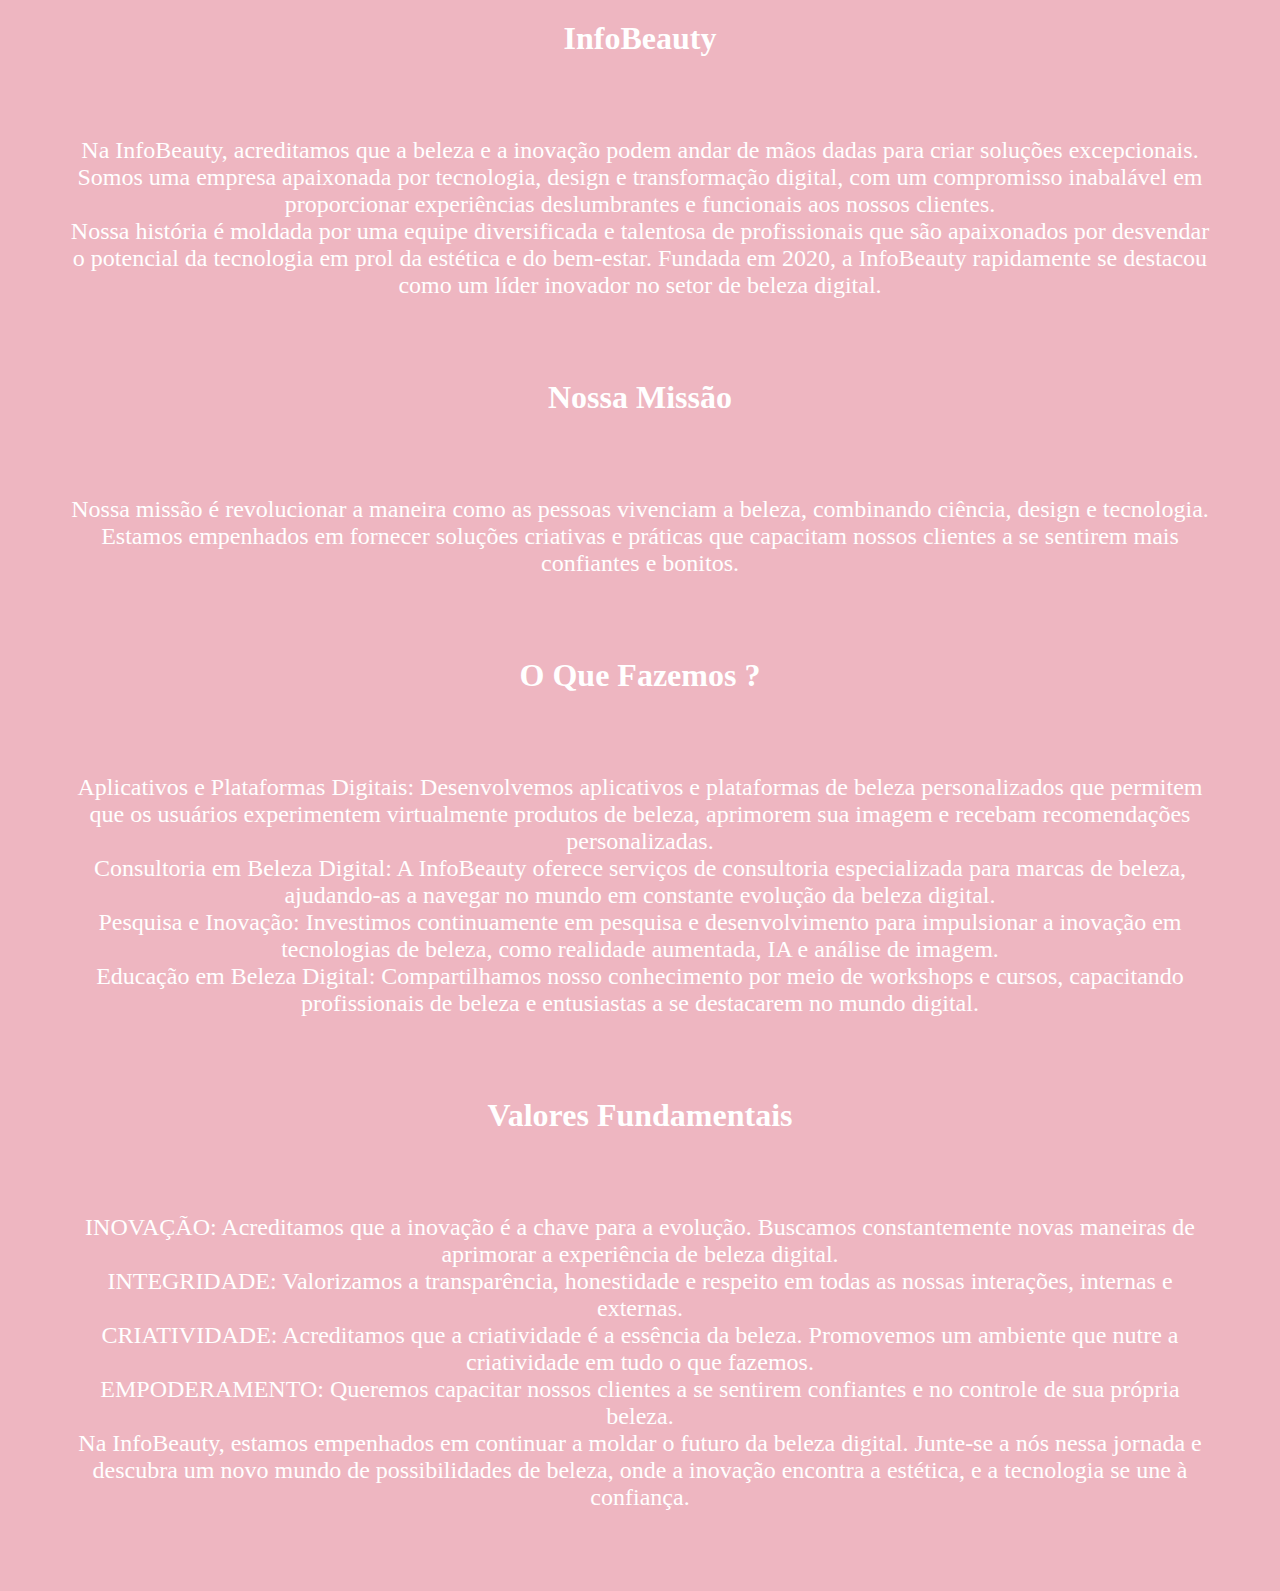
==== info.html @ 73f97293 "Add files via upload" ====
<!DOCTYPE html>
<html lang="en">
<head>
    <meta charset="UTF-8">
    <meta http-equiv="X-UA-Compatible" content="IE=edge">
    <meta name="viewport" content="width=device-width, initial-scale=1.0">
    <title>Quem Somos?</title>

<style>
        body{

            margin: 0px;
            background-color: #eeb6c1;
            background-size: 600% 600%;
            animation: degrade-animado 7s infinite alternate;
            

        }
@keyframes degrade-animado{
    0%{
        background-position: 0%;
    }
    100%{
        background-position-x: 100%;
    }
}
    p{
    text-align: center;
    font-size: x-large;
    font-family: 'Times New Roman', Times, serif;
    padding-top: 30px;
    padding-bottom: 30px;
    color: white;
    margin: 50px 70px 50px 70px;
    }
    h1{
        color: white;
        text-align: center;
        margin: 20px 0px 20px 0px;
    }
        

</style>

</head>
<body>
    
        <h1>InfoBeauty</h1>
             
        <p>Na InfoBeauty, acreditamos que a beleza e a inovação podem andar de mãos dadas para criar soluções excepcionais. Somos uma empresa apaixonada por tecnologia, design e transformação digital, com um compromisso inabalável em proporcionar experiências deslumbrantes e funcionais aos nossos clientes.<br>
        Nossa história é moldada por uma equipe diversificada e talentosa de profissionais que são apaixonados por desvendar o potencial da tecnologia em prol da estética e do bem-estar. Fundada em 2020, a InfoBeauty rapidamente se destacou como um líder inovador no setor de beleza digital. </p>
                
                <h1>Nossa Missão</h1>
        
        <p>Nossa missão é revolucionar a maneira como as pessoas vivenciam a beleza, combinando ciência, design e tecnologia. Estamos empenhados em fornecer soluções criativas e práticas que capacitam nossos clientes a se sentirem mais confiantes e bonitos.</p>
         
        <h1>O Que Fazemos ?</h1>
        
        <p>Aplicativos e Plataformas Digitais: Desenvolvemos aplicativos e plataformas de beleza personalizados que permitem que os usuários experimentem virtualmente produtos de beleza, aprimorem sua imagem e recebam recomendações personalizadas.
        <br>
         Consultoria em Beleza Digital: A InfoBeauty oferece serviços de consultoria especializada para marcas de beleza, ajudando-as a navegar no mundo em constante evolução da beleza digital.
        <br>
         Pesquisa e Inovação: Investimos continuamente em pesquisa e desenvolvimento para impulsionar a inovação em tecnologias de beleza, como realidade aumentada, IA e análise de imagem.
        <br>
         Educação em Beleza Digital: Compartilhamos nosso conhecimento por meio de workshops e cursos, capacitando profissionais de beleza e entusiastas a se destacarem no mundo digital.</p>
        
        <h1>Valores Fundamentais</h1>
        
        <p> INOVAÇÃO: Acreditamos que a inovação é a chave para a evolução. Buscamos constantemente novas maneiras de aprimorar a experiência de beleza digital.
        <br>
         INTEGRIDADE: Valorizamos a transparência, honestidade e respeito em todas as nossas interações, internas e externas.
        <br>
         CRIATIVIDADE: Acreditamos que a criatividade é a essência da beleza. Promovemos um ambiente que nutre a criatividade em tudo o que fazemos.
        <br>
         EMPODERAMENTO: Queremos capacitar nossos clientes a se sentirem confiantes e no controle de sua própria beleza.
        <br>
        Na InfoBeauty, estamos empenhados em continuar a moldar o futuro da beleza digital. Junte-se a nós nessa jornada e descubra um novo mundo de possibilidades de beleza, onde a inovação encontra a estética, e a tecnologia se une à confiança.</p>
</body>
</html>
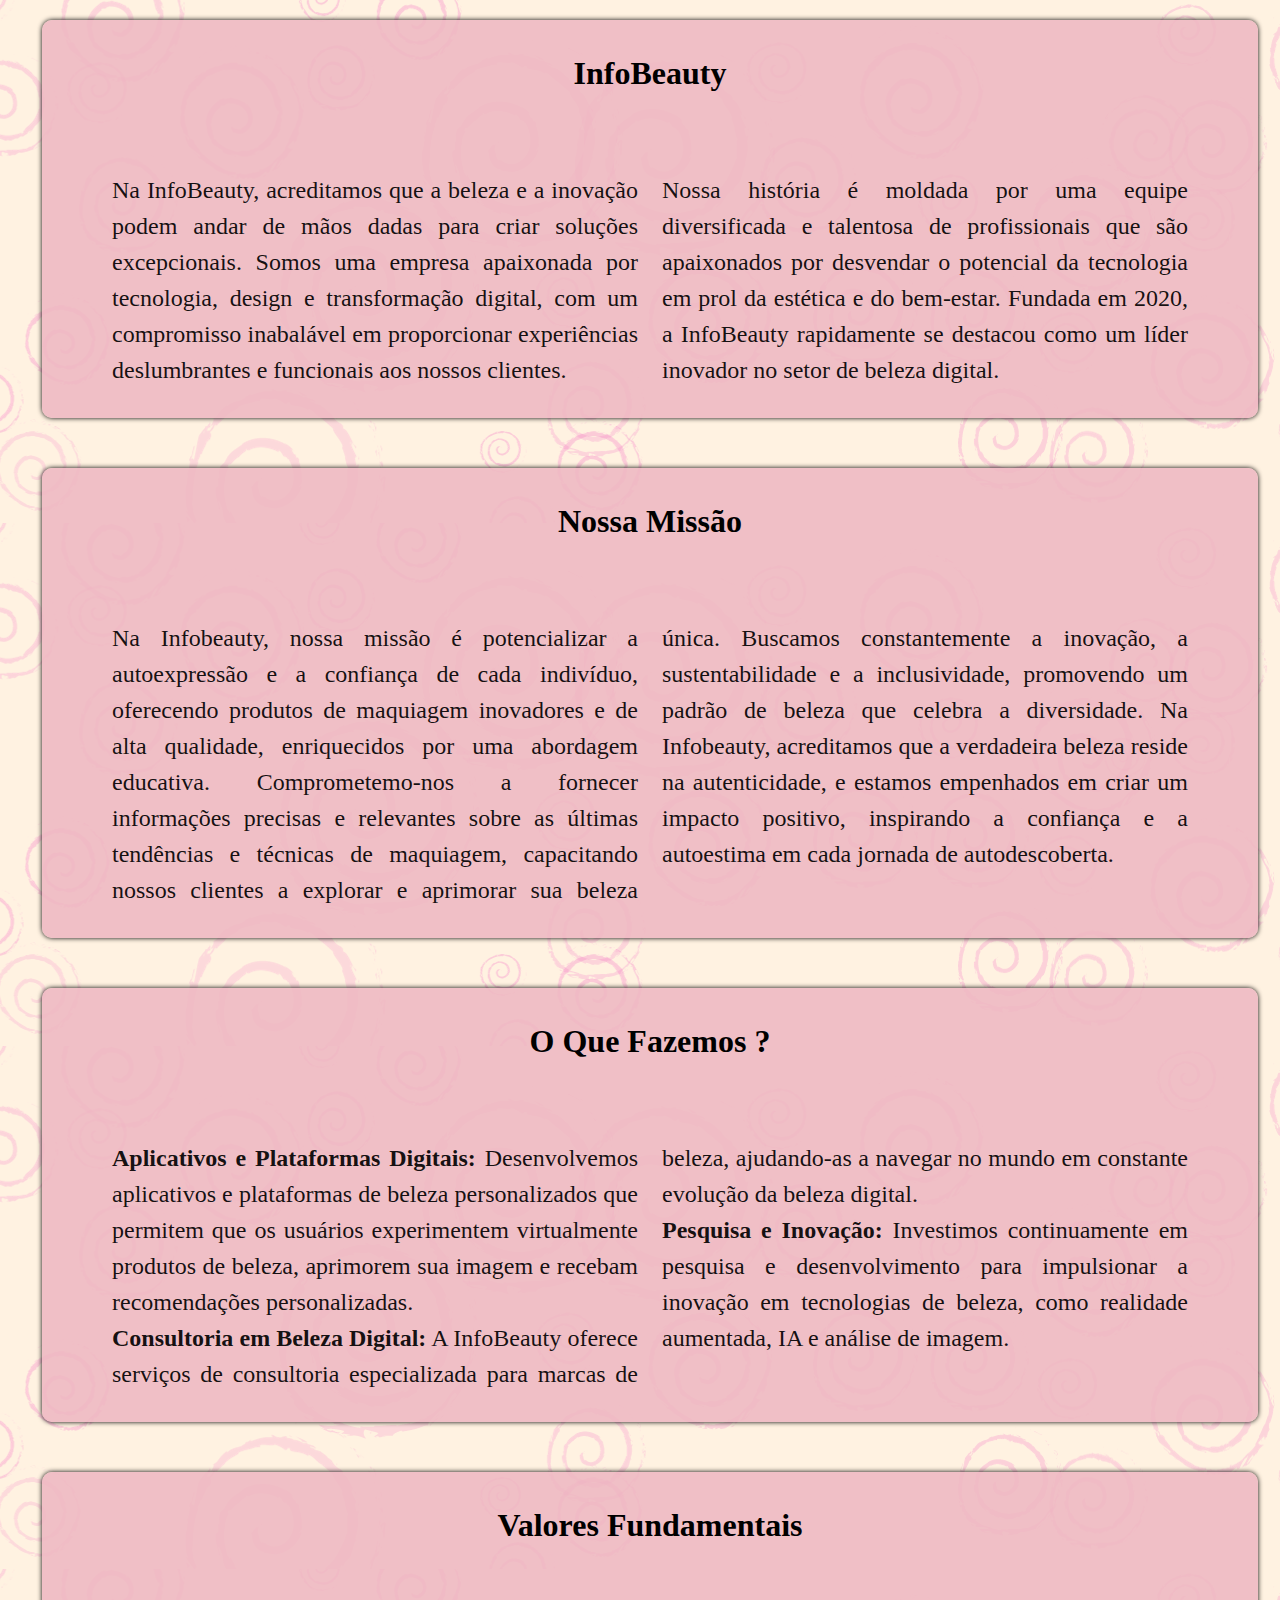
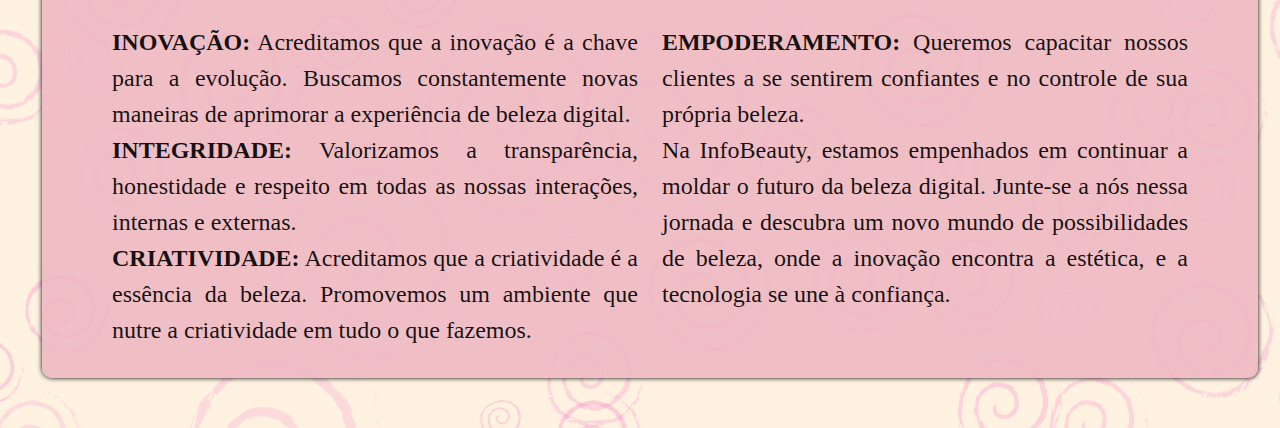
==== commit 289f8be1: "Add files via upload" ====
--- a/info.html
+++ b/info.html
@@ -1,9 +1,10 @@
 <!DOCTYPE html>
-<html lang="en">
+<html lang="pt-br">
 <head>
     <meta charset="UTF-8">
     <meta http-equiv="X-UA-Compatible" content="IE=edge">
     <meta name="viewport" content="width=device-width, initial-scale=1.0">
+    <link rel="shortcut icon" href="img/icone.png" type="image/x-icon">
     <title>Quem Somos?</title>
 
 <style>
@@ -11,69 +12,105 @@
 
             margin: 0px;
             background-color: #eeb6c1;
-            background-size: 600% 600%;
-            animation: degrade-animado 7s infinite alternate;
-            
+            background-image: url(img/fundo.png);
+
 
         }
-@keyframes degrade-animado{
-    0%{
-        background-position: 0%;
-    }
-    100%{
-        background-position-x: 100%;
-    }
-}
+
     p{
-    text-align: center;
+    text-align: justify;
     font-size: x-large;
     font-family: 'Times New Roman', Times, serif;
     padding-top: 30px;
     padding-bottom: 30px;
-    color: white;
+    color: rgba(0, 0, 0, 0.911);
     margin: 50px 70px 50px 70px;
+    line-height: 1.5;
+    column-count: 2;
+    font-weight: 500;
+    
     }
     h1{
-        color: white;
+        color: rgb(0, 0, 0);
         text-align: center;
-        margin: 20px 0px 20px 0px;
+        margin: 20px 0px 10px 0px;
+
     }
-        
+    #info{
+        background-color: #eeb6c1da;
+        padding-top:15px;
+        width: 95%;
+        margin-left: 42px;
+        margin-top: 20px;
+        border-radius: 10px;
+        box-shadow: 0px 0px 5px 0px black;
+    
+    }
+    #missao{
+        background-color: #eeb6c1da;
+        padding-top:15px;
+        width: 95%;
+        margin-left: 42px;
+        border-radius: 10px;
+        box-shadow: 0px 0px 5px 0px black;
+    }
+    #visao{
+        background-color: #eeb6c1da;
+        padding-top: 15px;
+        width: 95%;
+        margin-left: 42px;
+        border-radius: 10px;
+        box-shadow: 0px 0px 5px 0px black;
+    }    
+    #valores{
+        padding-top: 15px;
+       background-color: #eeb6c1da;
+       width: 95%;
+        margin-left: 42px;
+        border-radius: 10px;
+        box-shadow: 0px 0px 5px 0px black;
+    }
 
 </style>
 
 </head>
 <body>
     
-        <h1>InfoBeauty</h1>
-             
-        <p>Na InfoBeauty, acreditamos que a beleza e a inovação podem andar de mãos dadas para criar soluções excepcionais. Somos uma empresa apaixonada por tecnologia, design e transformação digital, com um compromisso inabalável em proporcionar experiências deslumbrantes e funcionais aos nossos clientes.<br>
-        Nossa história é moldada por uma equipe diversificada e talentosa de profissionais que são apaixonados por desvendar o potencial da tecnologia em prol da estética e do bem-estar. Fundada em 2020, a InfoBeauty rapidamente se destacou como um líder inovador no setor de beleza digital. </p>
+        <div id="info">
+            <h1>InfoBeauty</h1>
+            
+            <p>Na InfoBeauty, acreditamos que a beleza e a inovação podem andar de mãos dadas para criar soluções excepcionais. Somos uma empresa apaixonada por tecnologia, design e transformação digital, com um compromisso inabalável em proporcionar experiências deslumbrantes e funcionais aos nossos clientes.<br>
+            Nossa história é moldada por uma equipe diversificada e talentosa de profissionais que são apaixonados por desvendar o potencial da tecnologia em prol da estética e do bem-estar. Fundada em 2020, a InfoBeauty rapidamente se destacou como um líder inovador no setor de beleza digital. </p>
+        </div>
                 
-                <h1>Nossa Missão</h1>
+                <div id="missao">
+                    <h1>Nossa Missão</h1>
+                            
+                            <p>Na Infobeauty, nossa missão é potencializar a autoexpressão e a confiança de cada indivíduo, oferecendo produtos de maquiagem inovadores e de alta qualidade, enriquecidos por uma abordagem educativa. Comprometemo-nos a fornecer informações precisas e relevantes sobre as últimas tendências e técnicas de maquiagem, capacitando nossos clientes a explorar e aprimorar sua beleza única. Buscamos constantemente a inovação, a sustentabilidade e a inclusividade, promovendo um padrão de beleza que celebra a diversidade. Na Infobeauty, acreditamos que a verdadeira beleza reside na autenticidade, e estamos empenhados em criar um impacto positivo, inspirando a confiança e a autoestima em cada jornada de autodescoberta.</p>
+                </div>             
+                            <div id="valores">
+                                <h1>O Que Fazemos ?</h1>
+                                
+                                <p><b>Aplicativos e Plataformas Digitais:</b> Desenvolvemos aplicativos e plataformas de beleza personalizados que permitem que os usuários experimentem virtualmente produtos de beleza, aprimorem sua imagem e recebam recomendações personalizadas.
+                                <br>
+                                 <b>Consultoria em Beleza Digital:</b> A InfoBeauty oferece serviços de consultoria especializada para marcas de beleza, ajudando-as a navegar no mundo em constante evolução da beleza digital.
+                                <br>
+                                 <b>Pesquisa e Inovação:</b> Investimos continuamente em pesquisa e desenvolvimento para impulsionar a inovação em tecnologias de beleza, como realidade aumentada, IA e análise de imagem.
+                                <br>
+                            </div>
         
-        <p>Nossa missão é revolucionar a maneira como as pessoas vivenciam a beleza, combinando ciência, design e tecnologia. Estamos empenhados em fornecer soluções criativas e práticas que capacitam nossos clientes a se sentirem mais confiantes e bonitos.</p>
-         
-        <h1>O Que Fazemos ?</h1>
-        
-        <p>Aplicativos e Plataformas Digitais: Desenvolvemos aplicativos e plataformas de beleza personalizados que permitem que os usuários experimentem virtualmente produtos de beleza, aprimorem sua imagem e recebam recomendações personalizadas.
-        <br>
-         Consultoria em Beleza Digital: A InfoBeauty oferece serviços de consultoria especializada para marcas de beleza, ajudando-as a navegar no mundo em constante evolução da beleza digital.
-        <br>
-         Pesquisa e Inovação: Investimos continuamente em pesquisa e desenvolvimento para impulsionar a inovação em tecnologias de beleza, como realidade aumentada, IA e análise de imagem.
-        <br>
-         Educação em Beleza Digital: Compartilhamos nosso conhecimento por meio de workshops e cursos, capacitando profissionais de beleza e entusiastas a se destacarem no mundo digital.</p>
-        
-        <h1>Valores Fundamentais</h1>
-        
-        <p> INOVAÇÃO: Acreditamos que a inovação é a chave para a evolução. Buscamos constantemente novas maneiras de aprimorar a experiência de beleza digital.
-        <br>
-         INTEGRIDADE: Valorizamos a transparência, honestidade e respeito em todas as nossas interações, internas e externas.
-        <br>
-         CRIATIVIDADE: Acreditamos que a criatividade é a essência da beleza. Promovemos um ambiente que nutre a criatividade em tudo o que fazemos.
-        <br>
-         EMPODERAMENTO: Queremos capacitar nossos clientes a se sentirem confiantes e no controle de sua própria beleza.
-        <br>
-        Na InfoBeauty, estamos empenhados em continuar a moldar o futuro da beleza digital. Junte-se a nós nessa jornada e descubra um novo mundo de possibilidades de beleza, onde a inovação encontra a estética, e a tecnologia se une à confiança.</p>
+        <div id="valores">
+            <h1>Valores Fundamentais</h1>
+            
+            <p> <b>INOVAÇÃO:</b> Acreditamos que a inovação é a chave para a evolução. Buscamos constantemente novas maneiras de aprimorar a experiência de beleza digital.
+            <br>
+             <b>INTEGRIDADE:</b> Valorizamos a transparência, honestidade e respeito em todas as nossas interações, internas e externas.
+            <br>
+             <b>CRIATIVIDADE:</b> Acreditamos que a criatividade é a essência da beleza. Promovemos um ambiente que nutre a criatividade em tudo o que fazemos.
+            <br>
+            <b> EMPODERAMENTO:</b> Queremos capacitar nossos clientes a se sentirem confiantes e no controle de sua própria beleza.
+            <br>
+            Na InfoBeauty, estamos empenhados em continuar a moldar o futuro da beleza digital. Junte-se a nós nessa jornada e descubra um novo mundo de possibilidades de beleza, onde a inovação encontra a estética, e a tecnologia se une à confiança.</p>
+        </div>
 </body>
 </html>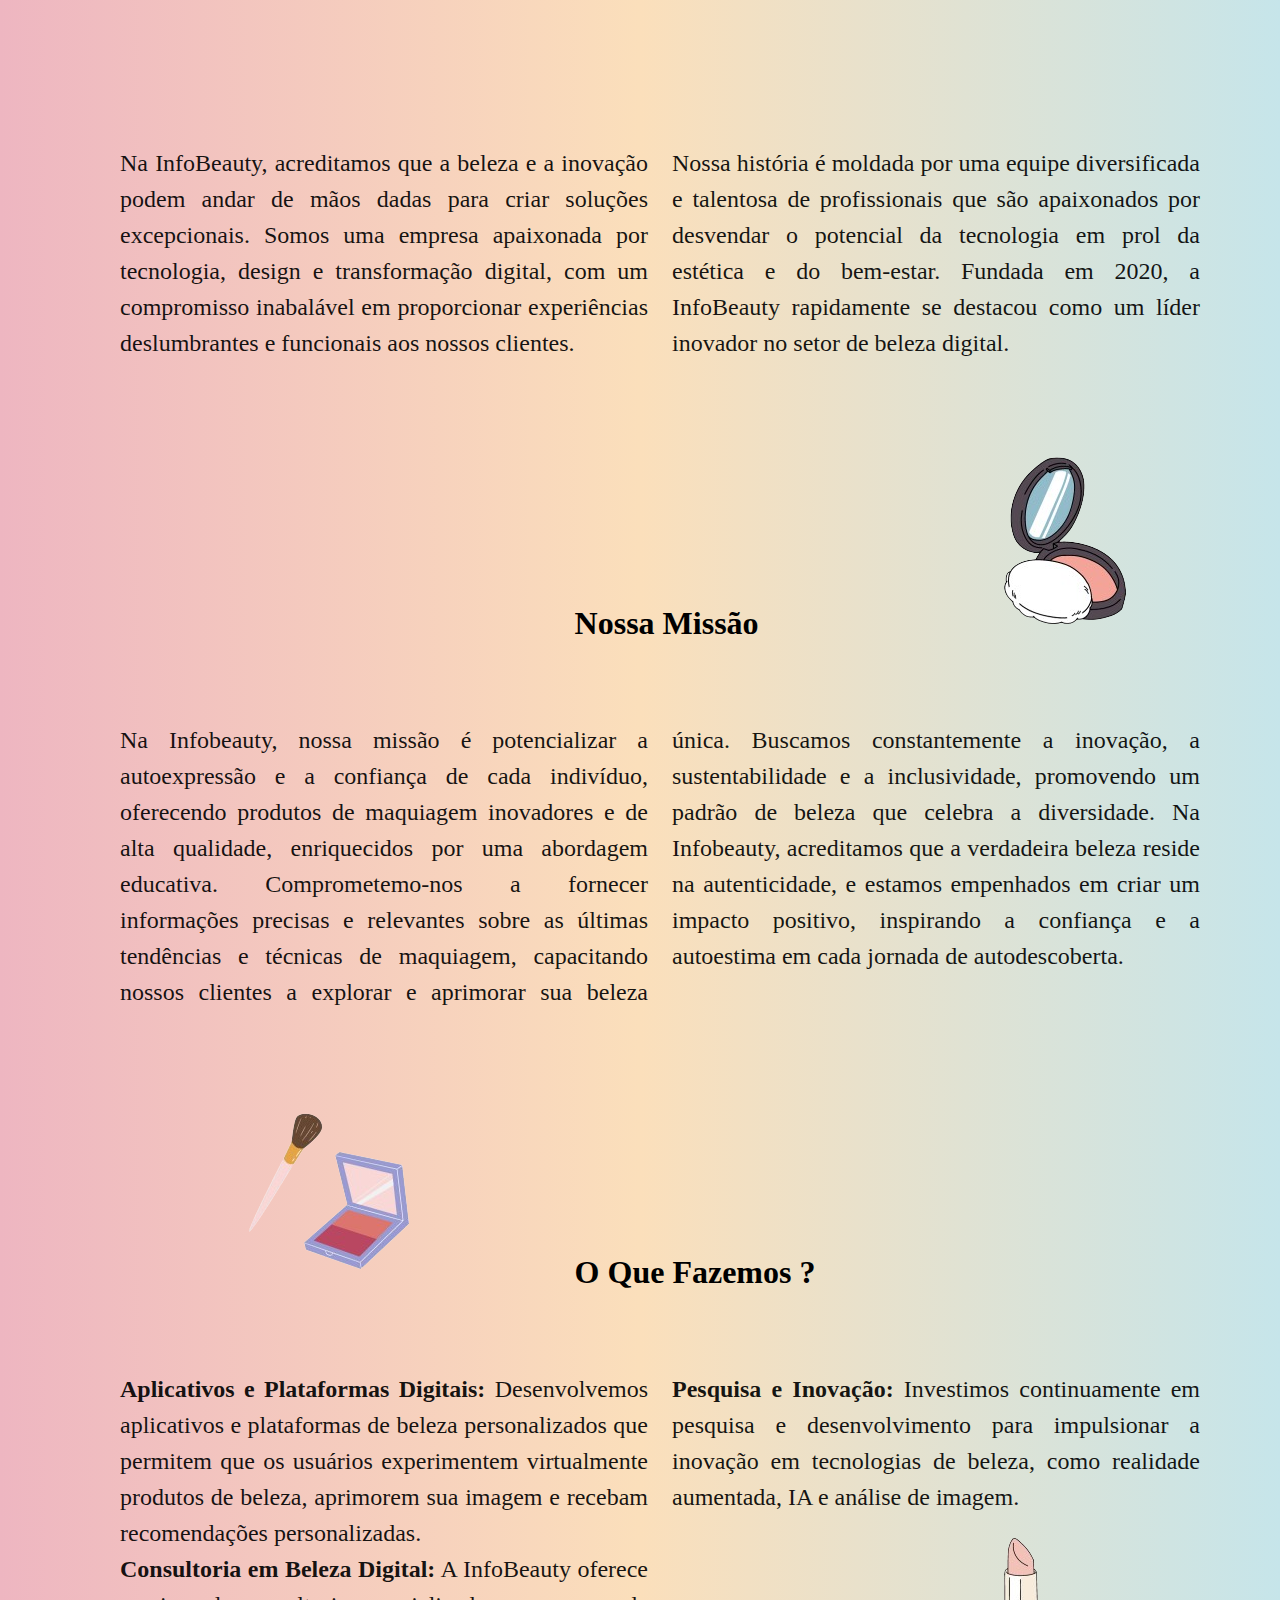
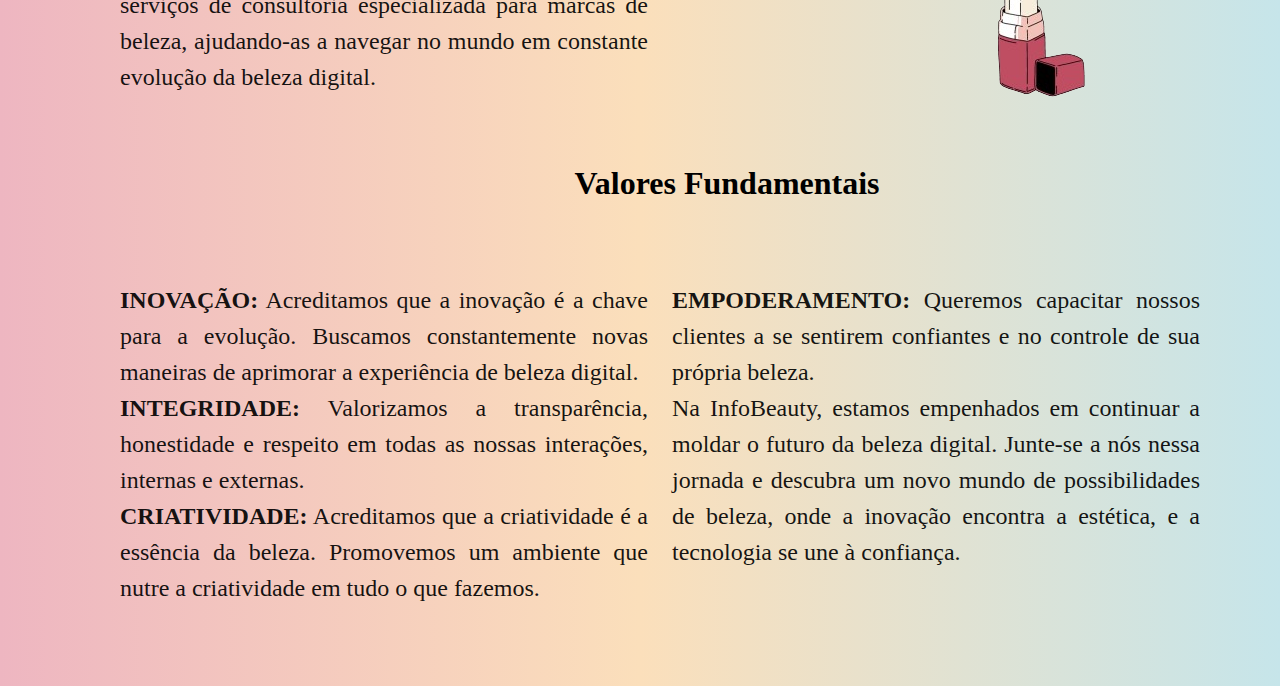
==== commit 5519eca6: "Add files via upload" ====
--- a/info.html
+++ b/info.html
@@ -11,12 +11,23 @@
         body{
 
             margin: 0px;
-            background-color: #eeb6c1;
-            background-image: url(img/fundo.png);
+            background-image: linear-gradient(to right, #eeb6c1, #fbdfbb,#c6e5ea);
+            background-size: 100% 100%;
+            animation: degrade-animado 7s infinite alternate;
+            
+            }
+
+         @keyframes degrade-animado{
+                    0%{
+                     background-position: 0%;
+                 }
+                100%{
+                    background-position-x: 100%;
+                }
+}
 
 
-        }
-
+    
     p{
     text-align: justify;
     font-size: x-large;
@@ -32,63 +43,61 @@
     }
     h1{
         color: rgb(0, 0, 0);
-        text-align: center;
-        margin: 20px 0px 10px 0px;
+        margin: -40px 10px 10px 43%;
 
     }
     #info{
-        background-color: #eeb6c1da;
+       
         padding-top:15px;
-        width: 95%;
-        margin-left: 42px;
         margin-top: 20px;
-        border-radius: 10px;
-        box-shadow: 0px 0px 5px 0px black;
-    
+        margin: 50px 10px 0px 50px;
     }
+
     #missao{
         background-color: #eeb6c1da;
-        padding-top:15px;
-        width: 95%;
-        margin-left: 42px;
-        border-radius: 10px;
+        margin-top: -10px;
         box-shadow: 0px 0px 5px 0px black;
     }
     #visao{
         background-color: #eeb6c1da;
         padding-top: 15px;
-        width: 95%;
-        margin-left: 42px;
-        border-radius: 10px;
         box-shadow: 0px 0px 5px 0px black;
+
     }    
     #valores{
         padding-top: 15px;
        background-color: #eeb6c1da;
-       width: 95%;
-        margin-left: 42px;
-        border-radius: 10px;
         box-shadow: 0px 0px 5px 0px black;
+    
     }
-
+    #img1{
+        margin: 0px 0px 0px 75%;
+    }
+    #img2{
+        margin: 0px 0px 0px 15%;
+    }
+    #img3{
+        margin: 0px 0px 0px 50%;
+    }
 </style>
 
 </head>
 <body>
     
         <div id="info">
-            <h1>InfoBeauty</h1>
+        
             
             <p>Na InfoBeauty, acreditamos que a beleza e a inovação podem andar de mãos dadas para criar soluções excepcionais. Somos uma empresa apaixonada por tecnologia, design e transformação digital, com um compromisso inabalável em proporcionar experiências deslumbrantes e funcionais aos nossos clientes.<br>
             Nossa história é moldada por uma equipe diversificada e talentosa de profissionais que são apaixonados por desvendar o potencial da tecnologia em prol da estética e do bem-estar. Fundada em 2020, a InfoBeauty rapidamente se destacou como um líder inovador no setor de beleza digital. </p>
-        </div>
+            <img src="img/sobre1.png" id="img1">
+       
                 
-                <div id="missao">
+            
                     <h1>Nossa Missão</h1>
                             
                             <p>Na Infobeauty, nossa missão é potencializar a autoexpressão e a confiança de cada indivíduo, oferecendo produtos de maquiagem inovadores e de alta qualidade, enriquecidos por uma abordagem educativa. Comprometemo-nos a fornecer informações precisas e relevantes sobre as últimas tendências e técnicas de maquiagem, capacitando nossos clientes a explorar e aprimorar sua beleza única. Buscamos constantemente a inovação, a sustentabilidade e a inclusividade, promovendo um padrão de beleza que celebra a diversidade. Na Infobeauty, acreditamos que a verdadeira beleza reside na autenticidade, e estamos empenhados em criar um impacto positivo, inspirando a confiança e a autoestima em cada jornada de autodescoberta.</p>
-                </div>             
-                            <div id="valores">
+                        
+                            <img src="img/sobre2.png" id="img2">
                                 <h1>O Que Fazemos ?</h1>
                                 
                                 <p><b>Aplicativos e Plataformas Digitais:</b> Desenvolvemos aplicativos e plataformas de beleza personalizados que permitem que os usuários experimentem virtualmente produtos de beleza, aprimorem sua imagem e recebam recomendações personalizadas.
@@ -96,10 +105,10 @@
                                  <b>Consultoria em Beleza Digital:</b> A InfoBeauty oferece serviços de consultoria especializada para marcas de beleza, ajudando-as a navegar no mundo em constante evolução da beleza digital.
                                 <br>
                                  <b>Pesquisa e Inovação:</b> Investimos continuamente em pesquisa e desenvolvimento para impulsionar a inovação em tecnologias de beleza, como realidade aumentada, IA e análise de imagem.
-                                <br>
-                            </div>
+                                <br> 
+                                <img src="img/sobre3.png" id="img3">   
         
-        <div id="valores">
+        
             <h1>Valores Fundamentais</h1>
             
             <p> <b>INOVAÇÃO:</b> Acreditamos que a inovação é a chave para a evolução. Buscamos constantemente novas maneiras de aprimorar a experiência de beleza digital.
@@ -111,6 +120,6 @@
             <b> EMPODERAMENTO:</b> Queremos capacitar nossos clientes a se sentirem confiantes e no controle de sua própria beleza.
             <br>
             Na InfoBeauty, estamos empenhados em continuar a moldar o futuro da beleza digital. Junte-se a nós nessa jornada e descubra um novo mundo de possibilidades de beleza, onde a inovação encontra a estética, e a tecnologia se une à confiança.</p>
-        </div>
+       
 </body>
 </html>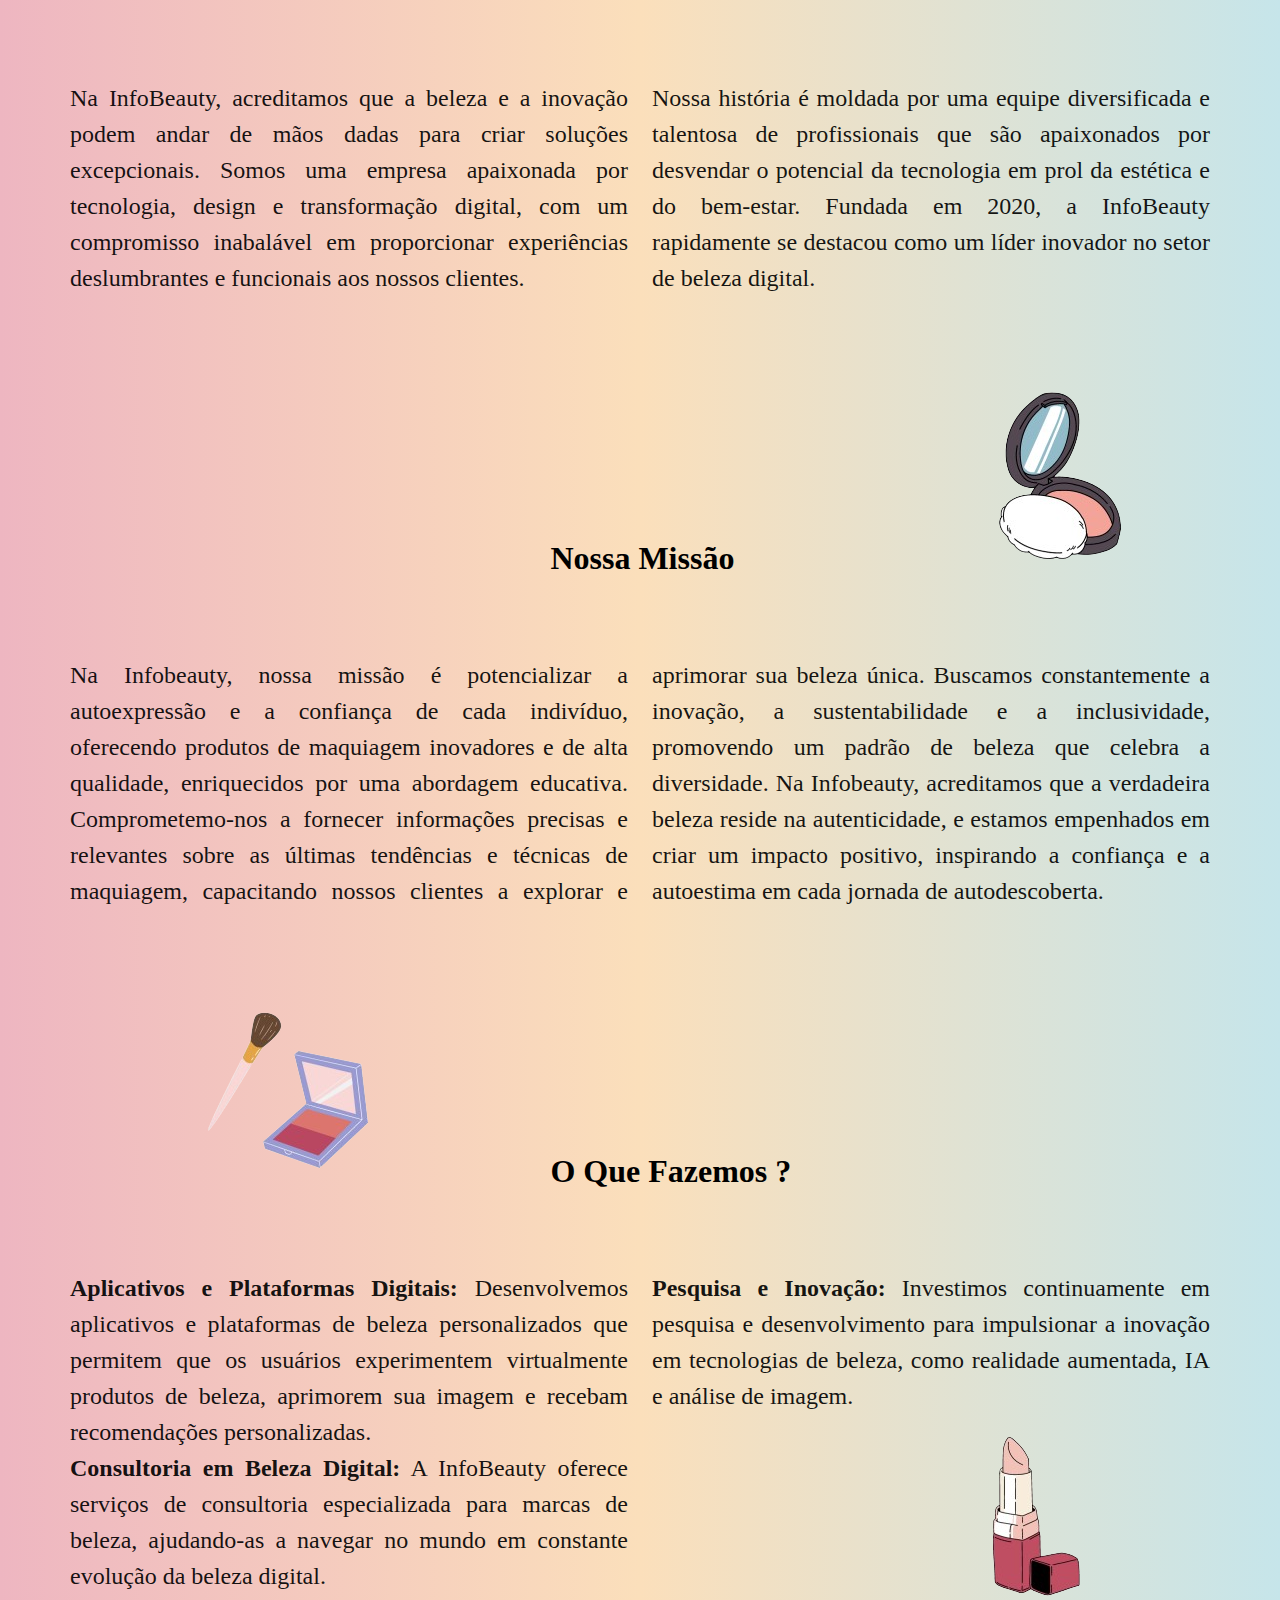
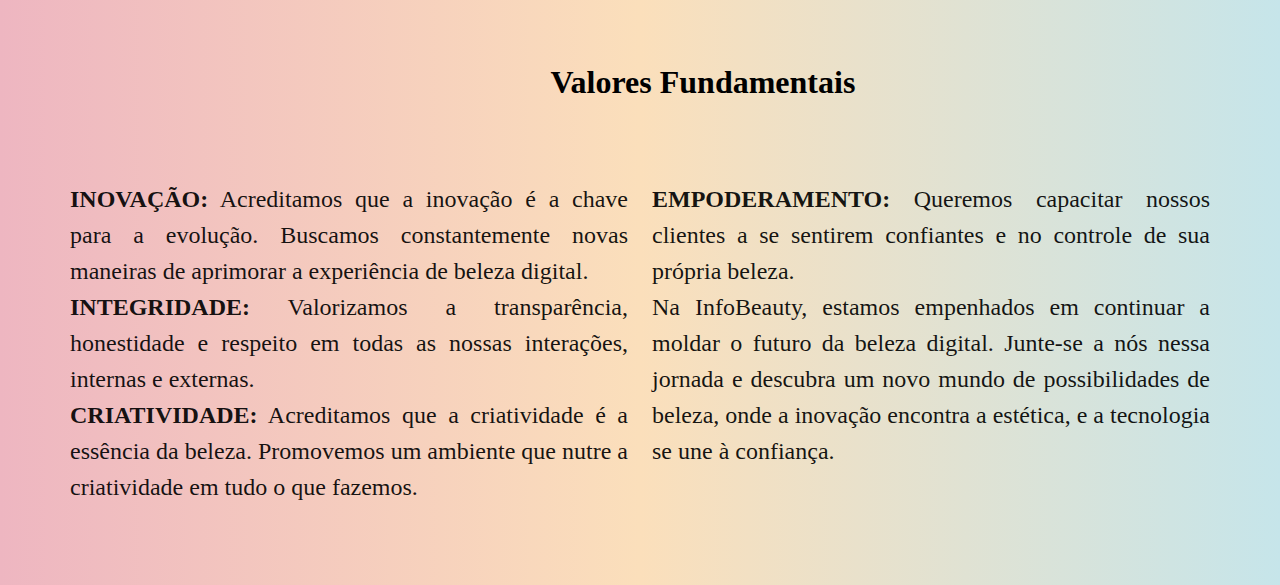
==== commit 33a64c51: "Add files via upload" ====
--- a/info.html
+++ b/info.html
@@ -12,7 +12,6 @@
 
             margin: 0px;
             background-image: linear-gradient(to right, #eeb6c1, #fbdfbb,#c6e5ea);
-            background-size: 100% 100%;
             animation: degrade-animado 7s infinite alternate;
             
             }
@@ -46,30 +45,8 @@
         margin: -40px 10px 10px 43%;
 
     }
-    #info{
-       
-        padding-top:15px;
-        margin-top: 20px;
-        margin: 50px 10px 0px 50px;
-    }
 
-    #missao{
-        background-color: #eeb6c1da;
-        margin-top: -10px;
-        box-shadow: 0px 0px 5px 0px black;
-    }
-    #visao{
-        background-color: #eeb6c1da;
-        padding-top: 15px;
-        box-shadow: 0px 0px 5px 0px black;
 
-    }    
-    #valores{
-        padding-top: 15px;
-       background-color: #eeb6c1da;
-        box-shadow: 0px 0px 5px 0px black;
-    
-    }
     #img1{
         margin: 0px 0px 0px 75%;
     }
@@ -78,6 +55,27 @@
     }
     #img3{
         margin: 0px 0px 0px 50%;
+    }
+    @media screen and (max-width:768px){
+    
+
+        p{
+            text-align: justify;
+            column-count: 1;
+            padding: 0px 0px;
+    
+      
+        }
+        h1{
+            margin: 0px 0px 0px 80px
+        }
+        #img1{
+            margin:0px 0px 0px 60%;
+        }
+        #img3{
+            margin: 0px 0px 0px 50%;
+        }
+        
     }
 </style>
 
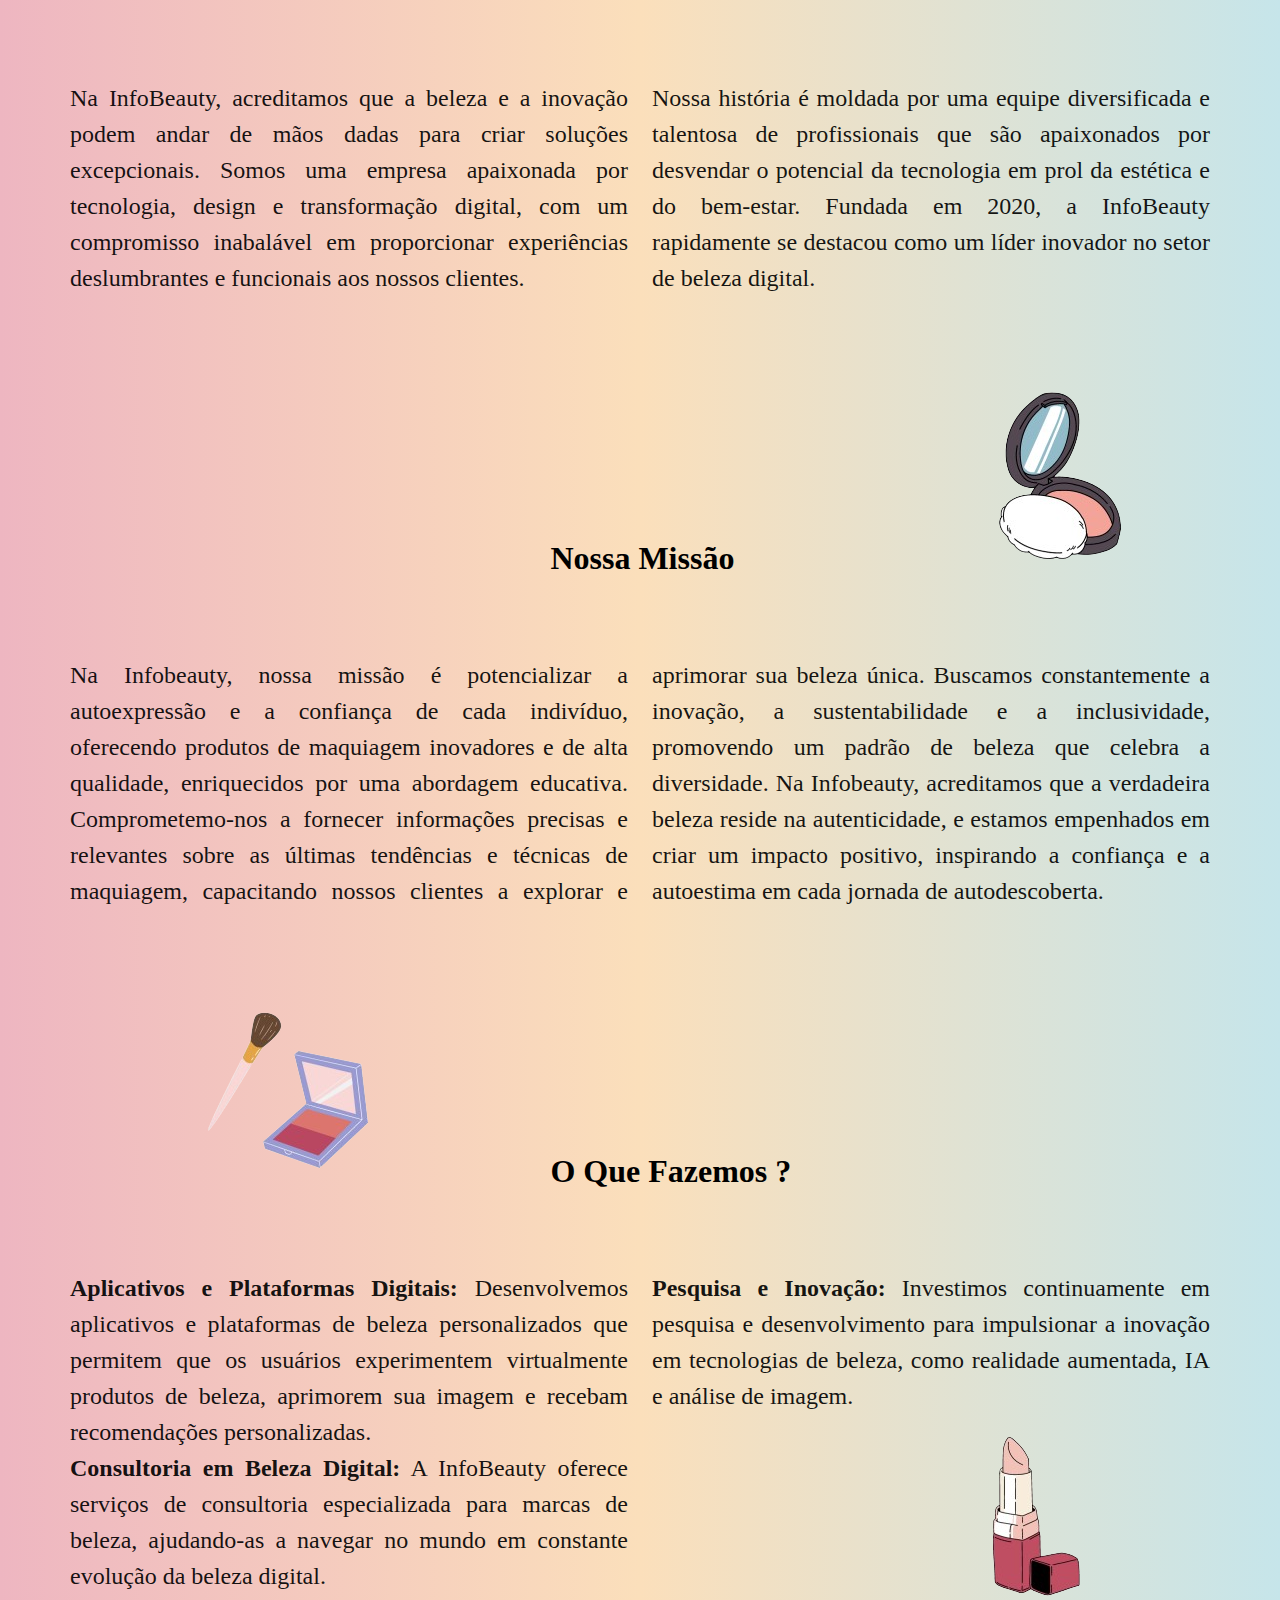
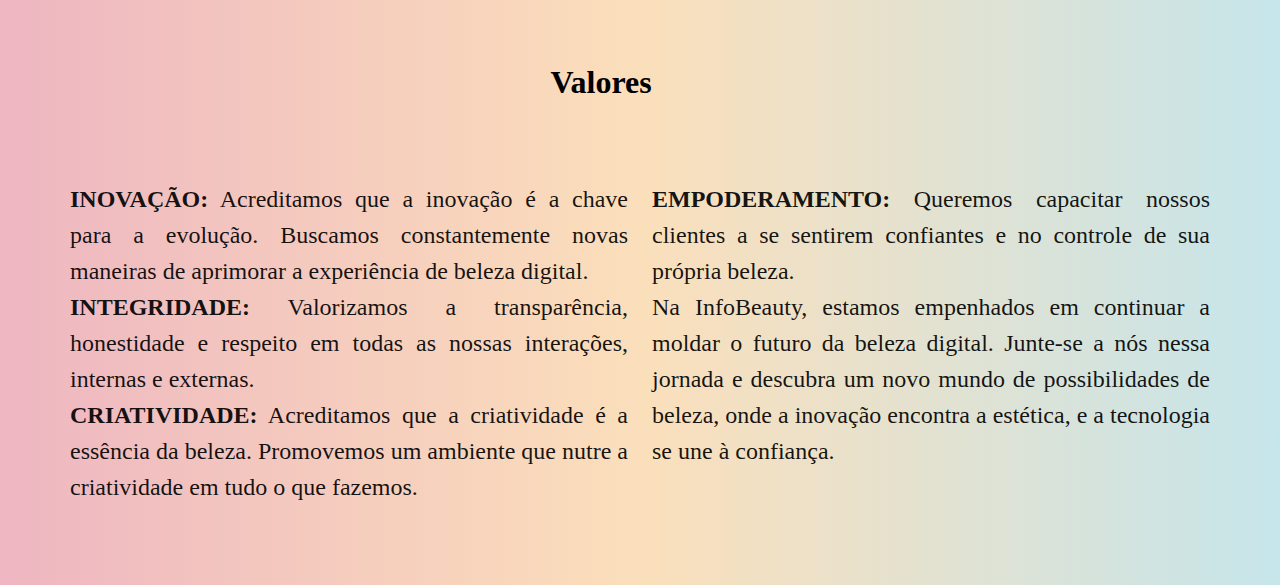
==== commit d1eccf0a: "Add files via upload" ====
--- a/info.html
+++ b/info.html
@@ -67,16 +67,22 @@
       
         }
         h1{
-            margin: 0px 0px 0px 80px
+            margin: 0px 0px 0px 0px;
+            text-align: center;
+            
         }
         #img1{
-            margin:0px 0px 0px 60%;
+            margin:0px 0px 0px 50%;
+        }
+        #img2{
+            margin:0px 0px 20px 50px;
+        }
         }
         #img3{
             margin: 0px 0px 0px 50%;
         }
         
-    }
+    
 </style>
 
 </head>
@@ -107,7 +113,7 @@
                                 <img src="img/sobre3.png" id="img3">   
         
         
-            <h1>Valores Fundamentais</h1>
+            <h1>Valores</h1>
             
             <p> <b>INOVAÇÃO:</b> Acreditamos que a inovação é a chave para a evolução. Buscamos constantemente novas maneiras de aprimorar a experiência de beleza digital.
             <br>
